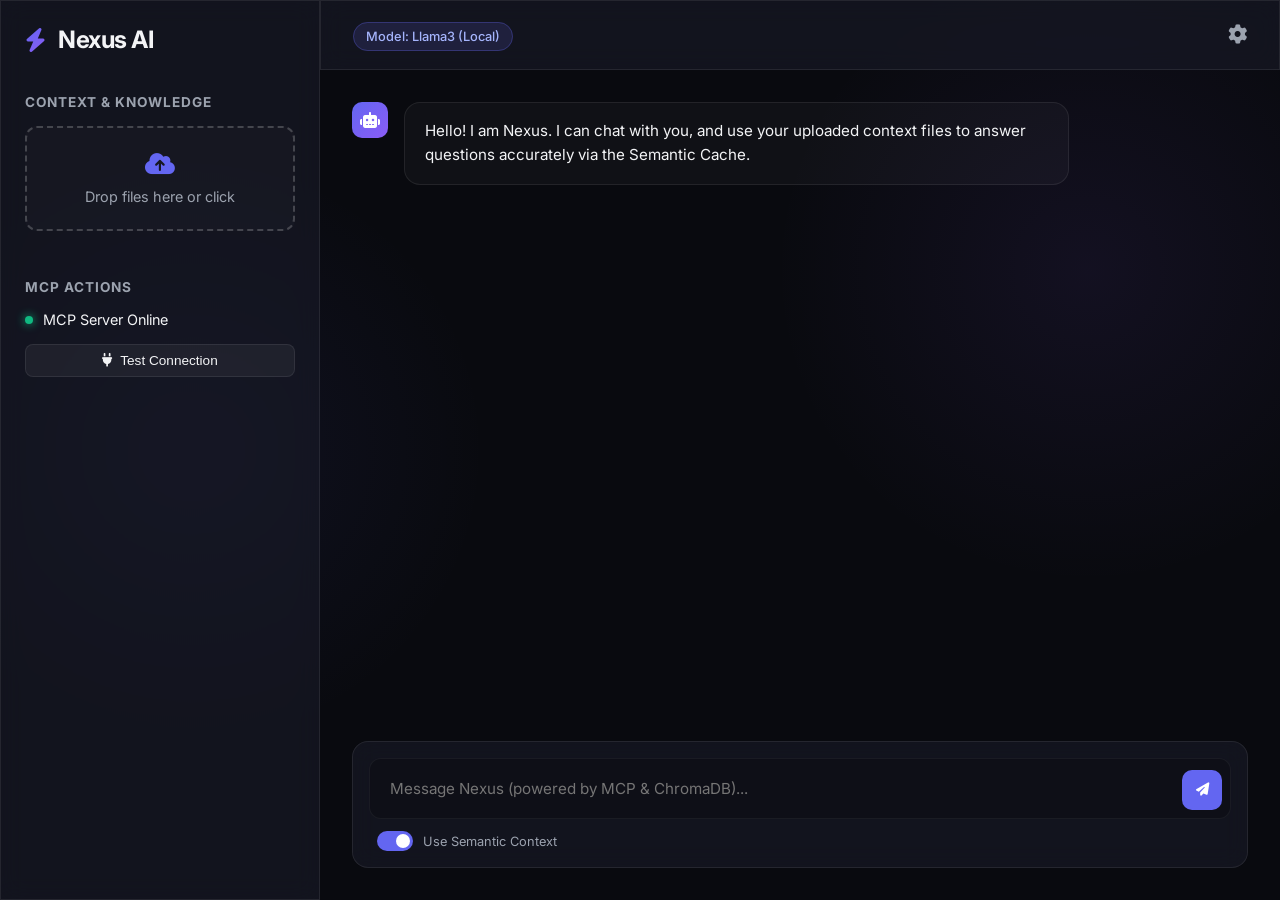
==== webapp/frontend/index.html @ f35650f2 "feat: Implement initial web application with AI chat, context management, and a Multi-Client Protoco" ====
<!DOCTYPE html>
<html lang="en">
<head>
    <meta charset="UTF-8">
    <meta name="viewport" content="width=device-width, initial-scale=1.0">
    <title>Nexus Context AI</title>
    <link rel="stylesheet" href="style.css">
    <link href="https://fonts.googleapis.com/css2?family=Inter:wght@300;400;500;600;700&display=swap" rel="stylesheet">
    <link rel="stylesheet" href="https://cdnjs.cloudflare.com/ajax/libs/font-awesome/6.4.0/css/all.min.css">
</head>
<body>
    <div class="app-container">
        <!-- Sidebar -->
        <aside class="sidebar glass-panel">
            <div class="brand">
                <i class="fa-solid fa-bolt text-gradient"></i>
                <h2>Nexus AI</h2>
            </div>
            
            <div class="sidebar-section">
                <h3>Context & Knowledge</h3>
                <div class="upload-zone" id="upload-zone">
                    <i class="fa-solid fa-cloud-arrow-up"></i>
                    <p>Drop files here or click</p>
                    <input type="file" id="file-input" hidden accept=".txt,.pdf,.csv">
                </div>
                <div class="context-list" id="context-list">
                    <!-- Uploaded docs will appear here -->
                </div>
            </div>
            
            <div class="sidebar-section">
                <h3>MCP Actions</h3>
                <div class="mcp-status">
                    <span class="status-indicator online"></span>
                    <span>MCP Server Online</span>
                </div>
                <button class="glass-btn btn-sm" id="test-mcp-btn"><i class="fa-solid fa-plug"></i> Test Connection</button>
            </div>
        </aside>

        <!-- Main Chat Area -->
        <main class="chat-area">
            <header class="chat-header glass-panel">
                <div class="model-selector">
                    <span class="badge">Model: Llama3 (Local)</span>
                </div>
                <div class="header-actions">
                    <button class="icon-btn tooltip" data-tooltip="Settings"><i class="fa-solid fa-gear"></i></button>
                </div>
            </header>
            
            <div class="messages-container" id="messages-container">
                <!-- Welcome Message -->
                <div class="message assistant">
                    <div class="avatar"><i class="fa-solid fa-robot"></i></div>
                    <div class="message-content">
                        Hello! I am Nexus. I can chat with you, and use your uploaded context files to answer questions accurately via the Semantic Cache.
                    </div>
                </div>
            </div>
            
            <div class="input-area glass-panel">
                <form id="chat-form">
                    <div class="input-wrapper">
                        <textarea id="chat-input" placeholder="Message Nexus (powered by MCP & ChromaDB)..." rows="1"></textarea>
                        <button type="submit" class="send-btn"><i class="fa-solid fa-paper-plane"></i></button>
                    </div>
                    <div class="input-footer">
                        <label class="toggle-switch">
                            <input type="checkbox" id="use-context-toggle" checked>
                            <span class="slider"></span>
                        </label>
                        <span class="toggle-label">Use Semantic Context</span>
                    </div>
                </form>
            </div>
        </main>
    </div>
    <script src="app.js"></script>
</body>
</html>
---- webapp/frontend/style.css ----
:root {
    --bg-dark: #0f111a;
    --bg-darker: #090a0f;
    --panel-bg: rgba(25, 28, 41, 0.6);
    --panel-border: rgba(255, 255, 255, 0.08);
    --primary: #6366f1;
    --primary-glow: rgba(99, 102, 241, 0.4);
    --text-main: #f3f4f6;
    --text-muted: #9ca3af;
    --accent: #8b5cf6;
    --success: #10b981;
    --danger: #ef4444;
}

* { box-sizing: border-box; margin: 0; padding: 0; }

body {
    font-family: 'Inter', sans-serif;
    background-color: var(--bg-darker);
    color: var(--text-main);
    height: 100vh;
    overflow: hidden;
    background-image: 
        radial-gradient(circle at 15% 50%, rgba(99, 102, 241, 0.08), transparent 25%),
        radial-gradient(circle at 85% 30%, rgba(139, 92, 246, 0.08), transparent 25%);
}

.app-container {
    display: flex;
    height: 100vh;
    width: 100vw;
}

/* Glassmorphism Classes */
.glass-panel {
    background: var(--panel-bg);
    backdrop-filter: blur(12px);
    -webkit-backdrop-filter: blur(12px);
    border: 1px solid var(--panel-border);
}

/* Sidebar */
.sidebar {
    width: 320px;
    height: 100%;
    display: flex;
    flex-direction: column;
    padding: 24px;
    border-right: 1px solid var(--panel-border);
    z-index: 10;
}

.brand {
    display: flex;
    align-items: center;
    gap: 12px;
    margin-bottom: 40px;
}

.brand h2 {
    font-weight: 700;
    font-size: 1.5rem;
    letter-spacing: -0.5px;
}

.text-gradient {
    background: linear-gradient(135deg, var(--primary), var(--accent));
    -webkit-background-clip: text;
    -webkit-text-fill-color: transparent;
    font-size: 1.5rem;
}

.sidebar-section {
    margin-bottom: 32px;
}

.sidebar-section h3 {
    font-size: 0.85rem;
    text-transform: uppercase;
    letter-spacing: 1px;
    color: var(--text-muted);
    margin-bottom: 16px;
}

/* Upload Zone */
.upload-zone {
    border: 2px dashed rgba(255, 255, 255, 0.2);
    border-radius: 12px;
    padding: 24px 16px;
    text-align: center;
    cursor: pointer;
    transition: all 0.3s ease;
    background: rgba(255, 255, 255, 0.02);
}

.upload-zone:hover {
    border-color: var(--primary);
    background: rgba(99, 102, 241, 0.05);
}

.upload-zone i {
    font-size: 24px;
    color: var(--primary);
    margin-bottom: 12px;
}

.upload-zone p { font-size: 0.9rem; color: var(--text-muted); }

/* Context List */
.context-list {
    margin-top: 16px;
    display: flex;
    flex-direction: column;
    gap: 8px;
}

.doc-item {
    display: flex;
    align-items: center;
    gap: 12px;
    padding: 10px 12px;
    background: rgba(255, 255, 255, 0.03);
    border-radius: 8px;
    font-size: 0.9rem;
    border: 1px solid rgba(255, 255, 255, 0.05);
}

.doc-item i { color: var(--accent); }

/* MCP Status */
.mcp-status {
    display: flex;
    align-items: center;
    gap: 10px;
    font-size: 0.9rem;
    margin-bottom: 16px;
}

.status-indicator {
    width: 8px; height: 8px; border-radius: 50%;
}
.status-indicator.online { background: var(--success); box-shadow: 0 0 10px var(--success); }

.btn-sm { padding: 8px 16px; font-size: 0.85rem; width: 100%; border-radius: 8px;}

/* Buttons */
.glass-btn {
    background: rgba(255, 255, 255, 0.05);
    border: 1px solid var(--panel-border);
    color: var(--text-main);
    cursor: pointer;
    transition: all 0.2s ease;
    display: inline-flex;
    align-items: center;
    justify-content: center;
    gap: 8px;
}

.glass-btn:hover {
    background: rgba(255, 255, 255, 0.1);
}

/* Chat Area */
.chat-area {
    flex: 1;
    display: flex;
    flex-direction: column;
    position: relative;
}

.chat-header {
    height: 70px;
    display: flex;
    align-items: center;
    justify-content: space-between;
    padding: 0 32px;
    border-bottom: 1px solid var(--panel-border);
    border-radius: 0;
}

.badge {
    background: rgba(99, 102, 241, 0.15);
    color: #a5b4fc;
    padding: 6px 12px;
    border-radius: 20px;
    font-size: 0.8rem;
    font-weight: 500;
    border: 1px solid rgba(99, 102, 241, 0.3);
}

.icon-btn {
    background: none; border: none; color: var(--text-muted); cursor: pointer; font-size: 1.2rem; transition: color 0.2s;
}
.icon-btn:hover { color: var(--text-main); }

.messages-container {
    flex: 1;
    overflow-y: auto;
    padding: 32px;
    display: flex;
    flex-direction: column;
    gap: 24px;
}
.messages-container::-webkit-scrollbar { width: 6px; }
.messages-container::-webkit-scrollbar-thumb { background: rgba(255, 255, 255, 0.1); border-radius: 10px; }

.message {
    display: flex;
    gap: 16px;
    max-width: 80%;
    animation: fadeIn 0.3s ease forwards;
}

.message.user {
    align-self: flex-end;
    flex-direction: row-reverse;
}

.avatar {
    width: 36px; height: 36px;
    border-radius: 10px;
    display: flex; align-items: center; justify-content: center;
    flex-shrink: 0;
}

.assistant .avatar { background: linear-gradient(135deg, var(--primary), var(--accent)); color: white; }
.user .avatar { background: rgba(255, 255, 255, 0.1); color: var(--text-main); }

.message-content {
    background: rgba(255, 255, 255, 0.03);
    padding: 16px 20px;
    border-radius: 16px;
    font-size: 0.95rem;
    line-height: 1.6;
    border: 1px solid var(--panel-border);
}

.user .message-content {
    background: rgba(99, 102, 241, 0.1);
    border-color: rgba(99, 102, 241, 0.2);
}

.cache-badge {
    display: inline-flex;
    align-items: center; gap: 6px;
    background: rgba(16, 185, 129, 0.15); color: #6ee7b7;
    padding: 4px 8px; border-radius: 4px; font-size: 0.75rem;
    margin-bottom: 8px; font-weight: 600;
}

/* Input Area */
.input-area {
    margin: 32px;
    border-radius: 16px;
    padding: 16px;
}

.input-wrapper {
    display: flex;
    align-items: flex-end;
    background: rgba(0, 0, 0, 0.2);
    border-radius: 12px;
    padding: 8px;
    border: 1px solid rgba(255, 255, 255, 0.05);
}

#chat-input {
    flex: 1;
    background: none; border: none; outline: none;
    color: var(--text-main); font-family: inherit;
    resize: none; padding: 12px; font-size: 0.95rem;
}

.send-btn {
    background: var(--primary);
    color: white; border: none; border-radius: 10px;
    width: 40px; height: 40px;
    display: flex; align-items: center; justify-content: center;
    cursor: pointer; transition: all 0.2s;
}
.send-btn:hover {
    background: var(--accent);
    box-shadow: 0 0 15px var(--primary-glow);
}

.input-footer {
    display: flex; align-items: center; gap: 10px;
    margin-top: 12px; padding: 0 8px;
}

/* Toggle Switch */
.toggle-switch {
    position: relative; display: inline-block; width: 36px; height: 20px;
}
.toggle-switch input { opacity: 0; width: 0; height: 0; }
.slider {
    position: absolute; cursor: pointer; top: 0; left: 0; right: 0; bottom: 0;
    background-color: rgba(255, 255, 255, 0.1); transition: .4s; border-radius: 34px;
}
.slider:before {
    position: absolute; content: ""; height: 14px; width: 14px;
    left: 3px; bottom: 3px; background-color: white; transition: .4s; border-radius: 50%;
}
input:checked + .slider { background-color: var(--primary); }
input:checked + .slider:before { transform: translateX(16px); }
.toggle-label { font-size: 0.8rem; color: var(--text-muted); }

@keyframes fadeIn {
    from { opacity: 0; transform: translateY(10px); }
    to { opacity: 1; transform: translateY(0); }
}

.typing-indicator {
    display: flex; gap: 4px; padding: 4px 0;
}
.typing-dot {
    width: 6px; height: 6px; border-radius: 50%; background: var(--text-muted);
    animation: typing 1.4s infinite ease-in-out both;
}
.typing-dot:nth-child(1) { animation-delay: -0.32s; }
.typing-dot:nth-child(2) { animation-delay: -0.16s; }

@keyframes typing {
    0%, 80%, 100% { transform: scale(0); }
    40% { transform: scale(1); }
}
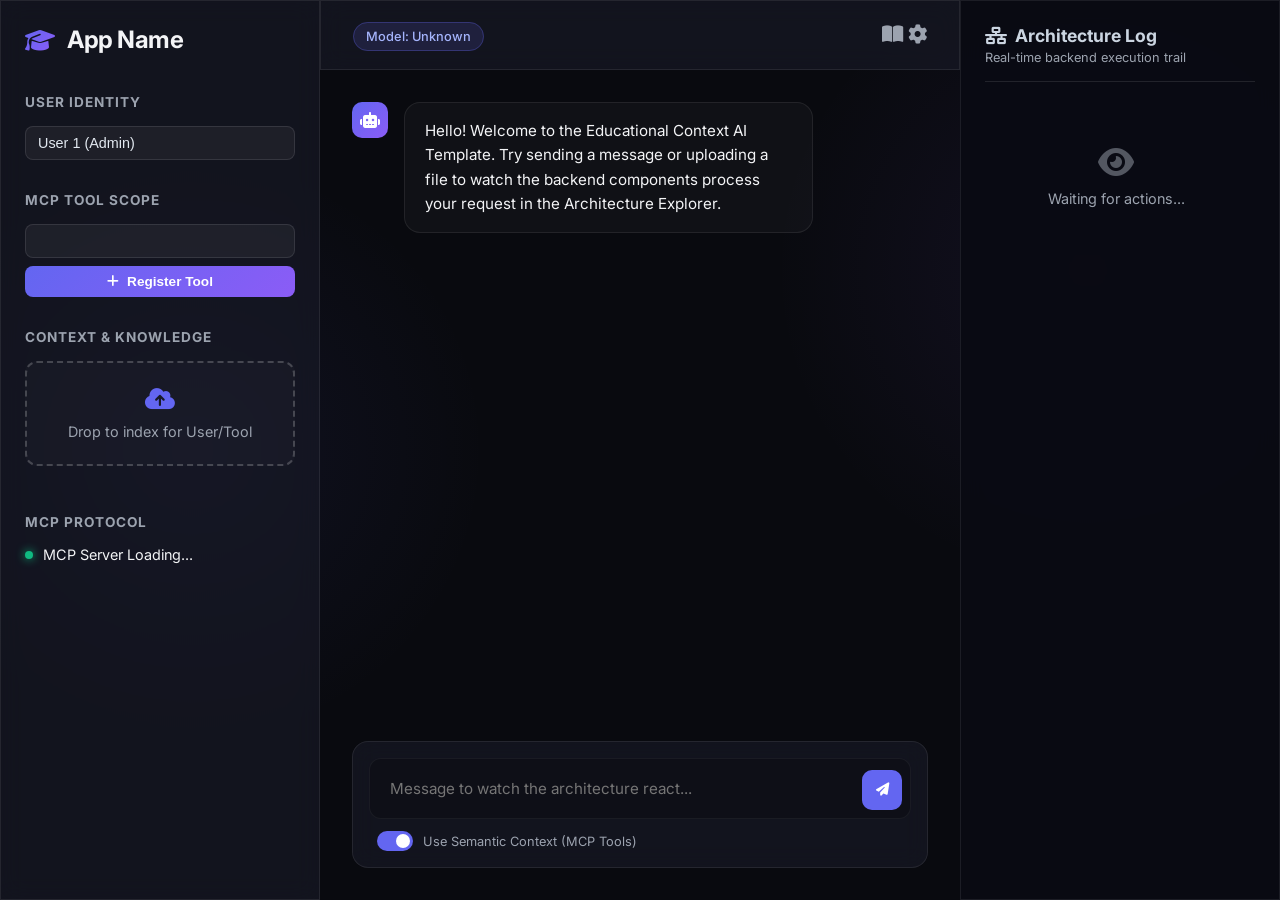
==== commit 1d522f33: "feat: Introduce `pyproject.toml`, CI/CD, and pre-commit hooks, alongside centralized configuration, " ====
--- a/webapp/frontend/index.html
+++ b/webapp/frontend/index.html
@@ -3,9 +3,9 @@
 <head>
     <meta charset="UTF-8">
     <meta name="viewport" content="width=device-width, initial-scale=1.0">
-    <title>Nexus Context AI</title>
+    <title id="page-title">Loading Template...</title>
     <link rel="stylesheet" href="style.css">
-    <link href="https://fonts.googleapis.com/css2?family=Inter:wght@300;400;500;600;700&display=swap" rel="stylesheet">
+    <link href="https://fonts.googleapis.com/css2?family=Inter:wght@300;400;500;600;700&family=Fira+Code:wght@400;500&display=swap" rel="stylesheet">
     <link rel="stylesheet" href="https://cdnjs.cloudflare.com/ajax/libs/font-awesome/6.4.0/css/all.min.css">
 </head>
 <body>
@@ -13,15 +13,33 @@
         <!-- Sidebar -->
         <aside class="sidebar glass-panel">
             <div class="brand">
-                <i class="fa-solid fa-bolt text-gradient"></i>
-                <h2>Nexus AI</h2>
+                <i class="fa-solid fa-graduation-cap text-gradient"></i>
+                <h2 id="app-brand-name">App Name</h2>
+            </div>
+            
+            <div class="sidebar-section">
+                <h3>User Identity</h3>
+                <select id="user-profile-select" class="glass-select">
+                    <option value="user_1">User 1 (Admin)</option>
+                    <option value="user_2">User 2 (Guest)</option>
+                </select>
+            </div>
+
+            <div class="sidebar-section">
+                <h3>MCP Tool Scope</h3>
+                <select id="mcp-tool-select" class="glass-select">
+                    <!-- Tools loaded dynamically from REST API -->
+                </select>
+                <button class="glass-btn btn-primary btn-sm mt-2" onclick="openToolsModal()">
+                    <i class="fa-solid fa-plus"></i> Register Tool
+                </button>
             </div>
             
             <div class="sidebar-section">
                 <h3>Context & Knowledge</h3>
                 <div class="upload-zone" id="upload-zone">
                     <i class="fa-solid fa-cloud-arrow-up"></i>
-                    <p>Drop files here or click</p>
+                    <p>Drop to index for <span id="current-scope">User/Tool</span></p>
                     <input type="file" id="file-input" hidden accept=".txt,.pdf,.csv">
                 </div>
                 <div class="context-list" id="context-list">
@@ -30,12 +48,11 @@
             </div>
             
             <div class="sidebar-section">
-                <h3>MCP Actions</h3>
+                <h3>MCP Protocol</h3>
                 <div class="mcp-status">
                     <span class="status-indicator online"></span>
-                    <span>MCP Server Online</span>
+                    <span id="mcp-server-label">MCP Server Loading...</span>
                 </div>
-                <button class="glass-btn btn-sm" id="test-mcp-btn"><i class="fa-solid fa-plug"></i> Test Connection</button>
             </div>
         </aside>
 
@@ -43,9 +60,10 @@
         <main class="chat-area">
             <header class="chat-header glass-panel">
                 <div class="model-selector">
-                    <span class="badge">Model: Llama3 (Local)</span>
+                    <span class="badge" id="model-badge">Model: Loading...</span>
                 </div>
                 <div class="header-actions">
+                    <button class="icon-btn tooltip" onclick="toggleArchitecture()" data-tooltip="Toggle Learning Mode"><i class="fa-solid fa-book-open"></i></button>
                     <button class="icon-btn tooltip" data-tooltip="Settings"><i class="fa-solid fa-gear"></i></button>
                 </div>
             </header>
@@ -54,8 +72,8 @@
                 <!-- Welcome Message -->
                 <div class="message assistant">
                     <div class="avatar"><i class="fa-solid fa-robot"></i></div>
-                    <div class="message-content">
-                        Hello! I am Nexus. I can chat with you, and use your uploaded context files to answer questions accurately via the Semantic Cache.
+                    <div class="message-content" id="welcome-message-text">
+                        Hello! Welcome to the Educational Context AI Template. Try sending a message or uploading a file to watch the backend components process your request in the Architecture Explorer.
                     </div>
                 </div>
             </div>
@@ -63,7 +81,7 @@
             <div class="input-area glass-panel">
                 <form id="chat-form">
                     <div class="input-wrapper">
-                        <textarea id="chat-input" placeholder="Message Nexus (powered by MCP & ChromaDB)..." rows="1"></textarea>
+                        <textarea id="chat-input" placeholder="Message to watch the architecture react..." rows="1"></textarea>
                         <button type="submit" class="send-btn"><i class="fa-solid fa-paper-plane"></i></button>
                     </div>
                     <div class="input-footer">
@@ -71,12 +89,53 @@
                             <input type="checkbox" id="use-context-toggle" checked>
                             <span class="slider"></span>
                         </label>
-                        <span class="toggle-label">Use Semantic Context</span>
+                        <span class="toggle-label">Use Semantic Context (MCP Tools)</span>
                     </div>
                 </form>
             </div>
         </main>
+        
+        <!-- Architecture Explorer (New Educational Panel) -->
+        <aside class="arch-explorer glass-panel" id="arch-explorer">
+            <div class="arch-header">
+                <h3><i class="fa-solid fa-network-wired"></i> Architecture Log</h3>
+                <p>Real-time backend execution trail</p>
+            </div>
+            <div class="timeline" id="event-timeline">
+                <div class="timeline-empty">
+                    <i class="fa-solid fa-eye text-muted"></i>
+                    <p>Waiting for actions...</p>
+                </div>
+            </div>
+        </aside>
     </div>
+
+    <!-- MCP Tools Registry Modal -->
+    <div id="tools-modal" class="modal hidden">
+        <div class="modal-content glass-panel">
+            <div class="modal-header">
+                <h2>Register dynamic MCP Tool</h2>
+                <button class="icon-btn" onclick="closeToolsModal()"><i class="fa-solid fa-xmark"></i></button>
+            </div>
+            <form id="register-tool-form">
+                <div id="tool-form-feedback" style="display:none; font-size: 0.9rem; padding: 10px; border-radius: 6px; margin-bottom: 12px; text-align: center;"></div>
+                <div class="form-group">
+                    <label>Tool Name (ID)</label>
+                    <input type="text" id="tool-name-input" placeholder="e.g. search_hr_docs" required>
+                </div>
+                <div class="form-group">
+                    <label>Description</label>
+                    <input type="text" id="tool-desc-input" placeholder="Query HR PDFs for User..." required>
+                </div>
+                <div class="form-group" style="margin-bottom: 8px;">
+                    <label>REST Endpoint URL (Optional)</label>
+                    <input type="url" id="tool-url-input" placeholder="e.g. https://api.mycompany.com/webhook">
+                </div>
+                <button type="submit" class="glass-btn btn-primary mt-3" style="padding: 12px; border-radius: 8px; font-size: 1rem;">Register Tool</button>
+            </form>
+        </div>
+    </div>
+
     <script src="app.js"></script>
 </body>
 </html>
--- a/webapp/frontend/style.css
+++ b/webapp/frontend/style.css
@@ -143,6 +143,16 @@
 
 .btn-sm { padding: 8px 16px; font-size: 0.85rem; width: 100%; border-radius: 8px;}
 
+/* Utility Classes */
+.mt-1 { margin-top: 4px; }
+.mt-2 { margin-top: 8px; }
+.mt-3 { margin-top: 16px; }
+.mt-4 { margin-top: 24px; }
+.mb-1 { margin-bottom: 4px; }
+.mb-2 { margin-bottom: 8px; }
+.mb-3 { margin-bottom: 16px; }
+.mb-4 { margin-bottom: 24px; }
+
 /* Buttons */
 .glass-btn {
     background: rgba(255, 255, 255, 0.05);
@@ -160,6 +170,18 @@
     background: rgba(255, 255, 255, 0.1);
 }
 
+.btn-primary {
+    background: linear-gradient(135deg, var(--primary), var(--accent));
+    border: none;
+    color: white;
+    font-weight: 600;
+}
+.btn-primary:hover {
+    background: linear-gradient(135deg, var(--accent), var(--primary));
+    box-shadow: 0 4px 15px var(--primary-glow);
+    transform: translateY(-1px);
+}
+
 /* Chat Area */
 .chat-area {
     flex: 1;
@@ -324,3 +346,131 @@
     0%, 80%, 100% { transform: scale(0); }
     40% { transform: scale(1); }
 }
+
+/* Architecture Explorer */
+.arch-explorer {
+    width: 320px;
+    height: 100%;
+    display: flex;
+    flex-direction: column;
+    padding: 24px;
+    border-left: 1px solid var(--panel-border);
+    background: rgba(10, 11, 20, 0.95);
+    z-index: 10;
+    transition: transform 0.3s ease;
+}
+
+.arch-explorer.hidden {
+    transform: translateX(100%);
+    position: absolute;
+    right: 0;
+}
+
+.arch-header {
+    border-bottom: 1px solid rgba(255,255,255,0.1);
+    padding-bottom: 16px;
+    margin-bottom: 24px;
+}
+
+.arch-header h3 {
+    font-size: 1.1rem;
+    color: #cbd5e1;
+    display: flex; gap: 8px; align-items: center;
+}
+
+.arch-header p {
+    font-size: 0.8rem;
+    color: var(--text-muted);
+    margin-top: 4px;
+}
+
+/* Timeline Events */
+.timeline {
+    flex: 1;
+    overflow-y: auto;
+    display: flex;
+    flex-direction: column;
+    gap: 16px;
+    padding-right: 8px;
+}
+.timeline::-webkit-scrollbar { width: 4px; }
+.timeline::-webkit-scrollbar-thumb { background: rgba(255,255,255,0.2); border-radius: 4px; }
+
+.timeline-empty {
+    text-align: center; padding: 40px 0; color: var(--text-muted); font-size: 0.9rem;
+}
+.timeline-empty i { font-size: 2rem; margin-bottom: 12px; opacity: 0.5; }
+
+.arch-event {
+    background: rgba(255,255,255,0.03);
+    border-left: 3px solid var(--primary);
+    padding: 12px;
+    border-radius: 0 8px 8px 0;
+    animation: slideIn 0.3s ease forwards;
+    box-shadow: 0 4px 12px rgba(0,0,0,0.1);
+}
+
+.arch-event.layer-frontend { border-color: #3b82f6; } /* Blue */
+.arch-event.layer-semantic-cache { border-color: #10b981; } /* Green */
+.arch-event.layer-mcp-tools { border-color: #f59e0b; } /* Orange */
+.arch-event.layer-llm-provider { border-color: #8b5cf6; } /* Purple */
+
+.event-header {
+    display: flex;
+    justify-content: space-between;
+    font-size: 0.75rem;
+    text-transform: uppercase;
+    letter-spacing: 0.5px;
+    margin-bottom: 6px;
+    color: var(--text-muted);
+}
+.event-layer { font-weight: 700; }
+.event-action { font-weight: 600; font-size: 0.9rem; color: #f1f5f9; margin-bottom: 4px;}
+.event-desc { font-size: 0.85rem; color: #94a3b8; line-height: 1.4; font-family: 'Fira Code', monospace;}
+
+@keyframes slideIn {
+    from { opacity: 0; transform: translateX(20px); }
+    to { opacity: 1; transform: translateX(0); }
+}
+
+/* Modals & Selectors */
+.glass-select {
+    width: 100%;
+    background: rgba(255,255,255,0.05);
+    border: 1px solid rgba(255,255,255,0.1);
+    color: #e2e8f0;
+    padding: 8px 12px;
+    border-radius: 8px;
+    font-size: 0.9rem;
+    outline: none;
+    cursor: pointer;
+    appearance: none;
+}
+.glass-select option { background: #0f172a; color: white; }
+
+.modal {
+    position: fixed; top: 0; left: 0; width: 100vw; height: 100vh;
+    background: rgba(0,0,0,0.6); backdrop-filter: blur(4px);
+    display: flex; align-items: center; justify-content: center;
+    z-index: 999;
+}
+.modal.hidden { display: none; }
+
+.modal-content {
+    width: 400px;
+    padding: 24px;
+    border-radius: 12px;
+    display: flex; flex-direction: column; gap: 16px;
+}
+.modal-header {
+    display: flex; justify-content: space-between; align-items: center;
+    border-bottom: 1px solid rgba(255,255,255,0.1); padding-bottom: 12px; margin-bottom: 4px;
+}
+.modal-header h2 { font-size: 1.2rem; }
+
+.form-group { display: flex; flex-direction: column; gap: 6px; }
+.form-group label { font-size: 0.8rem; color: #cbd5e1; }
+.form-group input { 
+    background: rgba(0,0,0,0.2); border: 1px solid rgba(255,255,255,0.1);
+    color: white; padding: 10px; border-radius: 8px; outline: none;
+}
